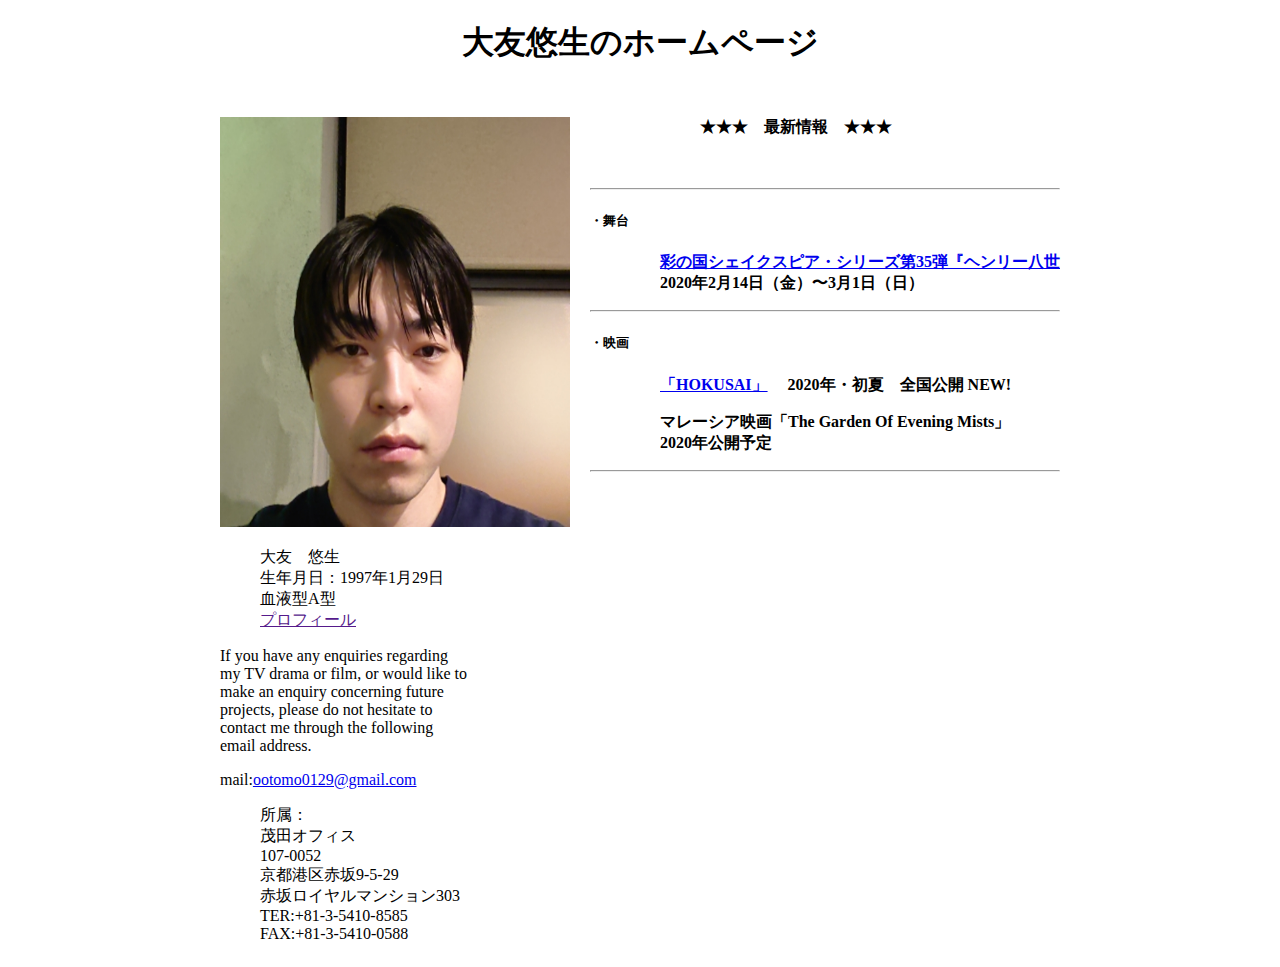
==== index.html @ a66d5849 "ファイルをコミット" ====
<!DOCTYPE html>
<html lang="ja">
<head>
    <meta charset="UTF-8">
    <meta name="viewport" content="width=device-width, initial-scale=1.0">
    <meta http-equiv="X-UA-Compatible" content="ie=edge">
    <title>大友悠生のホームページ</title>
    <link rel="stylesheet" href="css/styles.css">
</head>
<body>
    <h1>大友悠生のホームページ</h1>
    <div class="all">
        <div class="left">
            <div>
                <img src="img/myface.jpeg" alt="自画像" width="350px" height="410px">
                <ul>
                    <li>大友　悠生</li>
                    <li>生年月日：1997年1月29日</li>
                    <li>血液型A型</li>
                    <li><a href="" target="blank">プロフィール</a></li>
                </ul>
            </div>
            <div>
                <p id="enquiries">If you have any enquiries regarding<br>
                    my TV drama or film, or would like to<br>
                    make an enquiry concerning future<br>
                    projects, please do not hesitate to<br>
                    contact me through the following<br>
                    email address.
                </p>
                mail:<a href="ootomo0129@gmail.com">ootomo0129@gmail.com</a>
            </div>
            <div>
                <ul id="infomation">
                    <li>所属：</li>
                    <li>茂田オフィス</li>
                    <li>107-0052</li>
                    <li>京都港区赤坂9-5-29</li>
                    <li>赤坂ロイヤルマンション303</li>
                    <li>TER:+81-3-5410-8585</li>
                    <li>FAX:+81-3-5410-0588</li>
                </ul>
            </div>
        </div>
        <div class="right">
            <div class="new">
                <h4>★★★　最新情報　★★★</h4>
                <hr>
                <h5>・舞台</h5>
                <p>
                    <a href="https://www.saf.or.jp/arthall/stages/detail/7009">彩の国シェイクスピア・シリーズ第35弾『ヘンリー八世
                    </a>
                    <br>
                    <span>2020年2月14日（金）〜3月1日（日）</span>
                </p>
                <hr>
                <div>
                    <h5>・映画</h5>
                    <p>
                        <a href="http://www.hokusai2020.com/index_ja.html">「HOKUSAI」</a>
                        　<span>2020年・初夏　全国公開 <span class="blinking">NEW!</span></span>
                    </p>
                    <p>
                        <span>マレーシア映画「The Garden Of Evening Mists」</span></br>
                        <span>2020年公開予定</span>
                        <hr>
                    </p>
                </div>
            </div>
        </div>
    </div>
</body>
</html>
---- css/styles.css ----
h1 {
    text-align: center;
    padding-bottom: 30px;
}
#id {
    float: left;
}
ul {
    list-style: none;
}
.profile {
    padding-left: 10px;
}
.all {
    display: flex;
    flex-direction: reverse;
    justify-content: center;
}
h4 {
    margin: 0 0 50px 110px;
}
.left {
    margin-right: 20px;
}
.new p {
    margin-left: 70px;
    font-weight: bold;
}
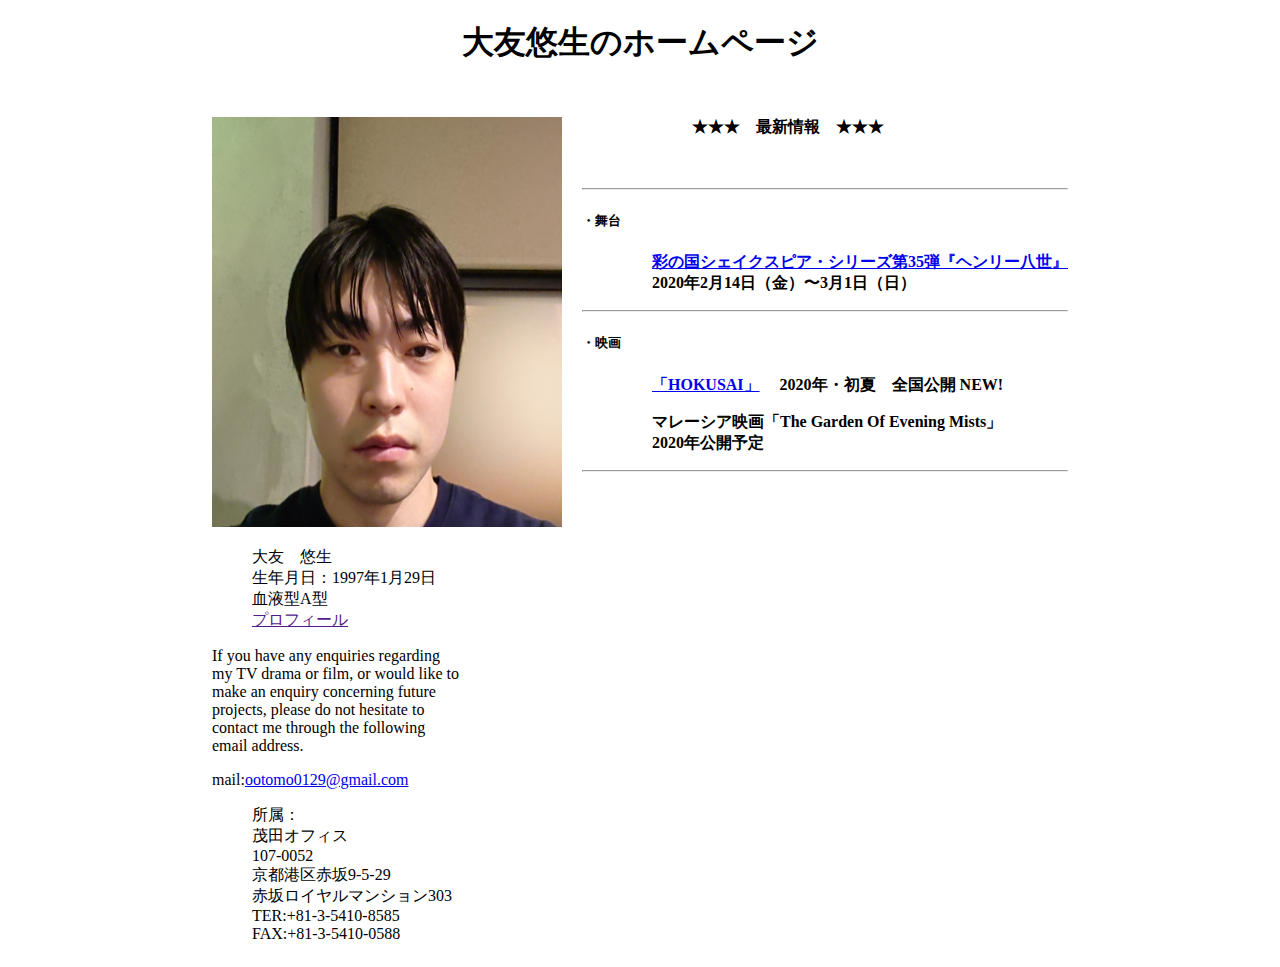
==== commit e51eb913: "』を加えた" ====
--- a/index.html
+++ b/index.html
@@ -12,7 +12,7 @@
     <div class="all">
         <div class="left">
             <div>
-                <img src="img/myface.jpeg" alt="自画像" width="350px" height="410px">
+                <img src="img/myface.jpeg" alt="自画像" width="350px" height="410git px">
                 <ul>
                     <li>大友　悠生</li>
                     <li>生年月日：1997年1月29日</li>
@@ -48,7 +48,7 @@
                 <hr>
                 <h5>・舞台</h5>
                 <p>
-                    <a href="https://www.saf.or.jp/arthall/stages/detail/7009">彩の国シェイクスピア・シリーズ第35弾『ヘンリー八世
+                    <a href="https://www.saf.or.jp/arthall/stages/detail/7009">彩の国シェイクスピア・シリーズ第35弾『ヘンリー八世』
                     </a>
                     <br>
                     <span>2020年2月14日（金）〜3月1日（日）</span>
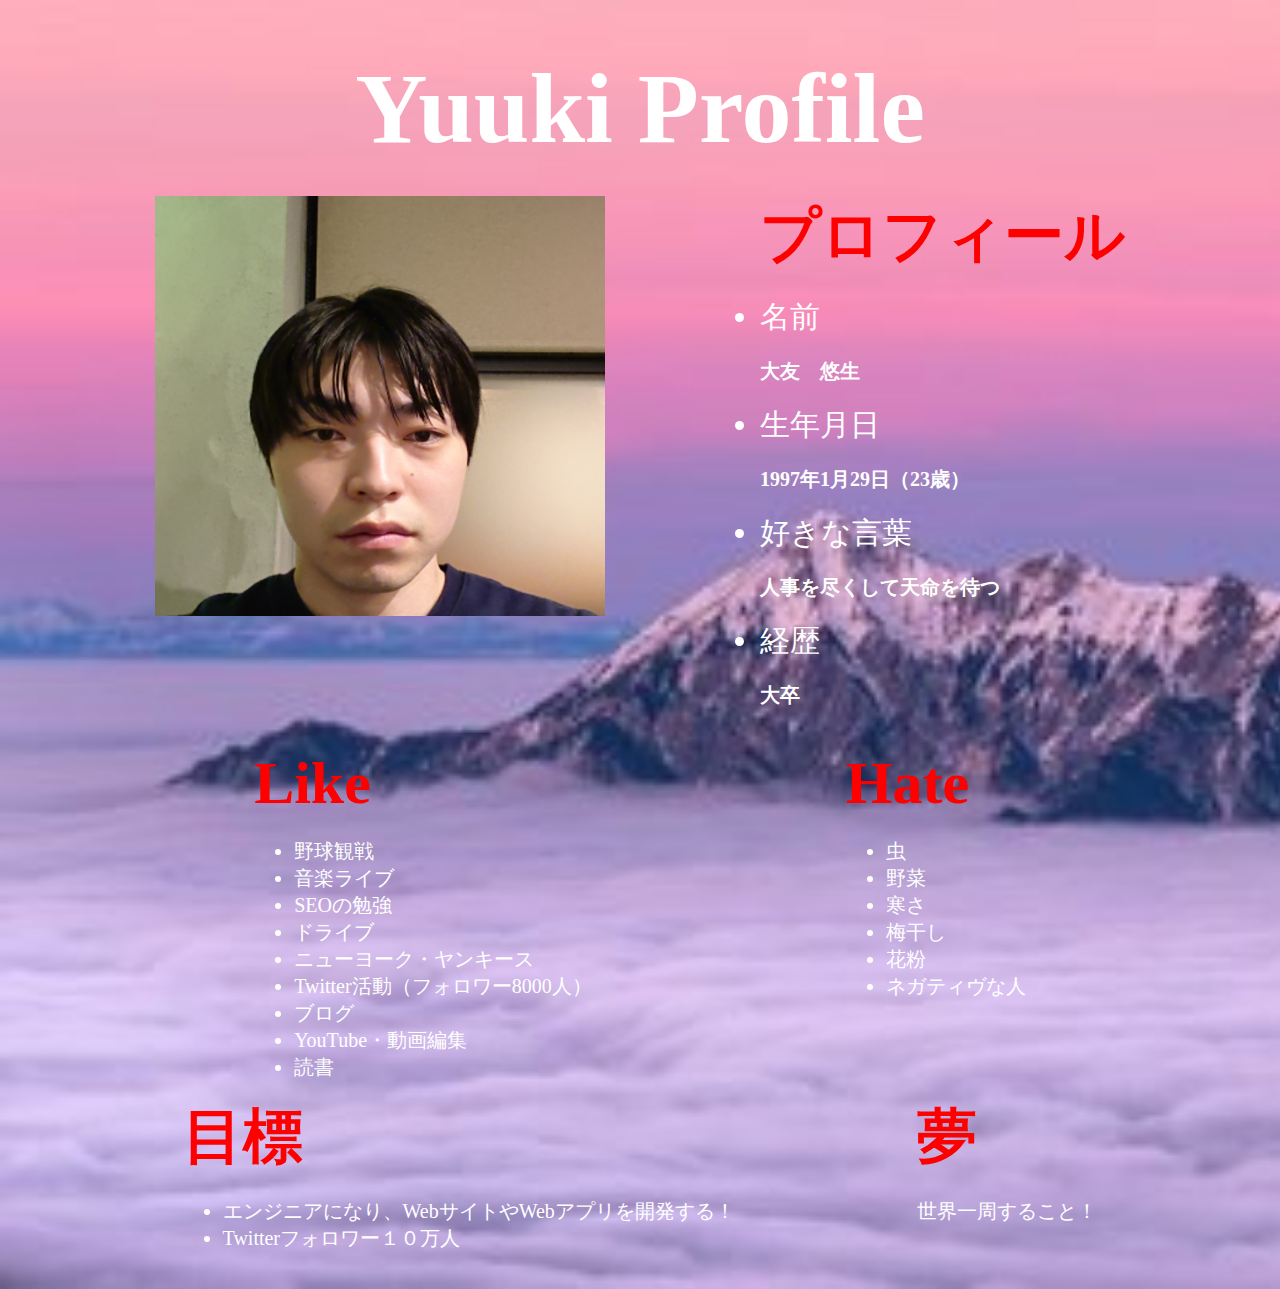
==== commit fb8e92e1: "プロフィールサイト更新１" ====
--- a/index.html
+++ b/index.html
@@ -1,73 +1,83 @@
 <!DOCTYPE html>
-<html lang="ja">
+<html lang="jp">
+
+　
+
 <head>
     <meta charset="UTF-8">
     <meta name="viewport" content="width=device-width, initial-scale=1.0">
     <meta http-equiv="X-UA-Compatible" content="ie=edge">
-    <title>大友悠生のホームページ</title>
     <link rel="stylesheet" href="css/styles.css">
-</head>
+    <title>大友悠生のプロフィール</title>
+
+</html>
+
+　
+
 <body>
-    <h1>大友悠生のホームページ</h1>
-    <div class="all">
-        <div class="left">
-            <div>
-                <img src="img/myface.jpeg" alt="自画像" width="350px" height="410git px">
-                <ul>
-                    <li>大友　悠生</li>
-                    <li>生年月日：1997年1月29日</li>
-                    <li>血液型A型</li>
-                    <li><a href="" target="blank">プロフィール</a></li>
+    <h1>Yuuki Profile</h3>
+        <div class="all">
+
+            <div class="container">
+                <img src="img/myface.jpeg" alt="自画" width="450px" height="420px">
+                <ul class="profile">
+                    <h3>プロフィール</h3>
+                    <li>名前</li>
+                    <p><strong>大友　悠生</strong></p>
+                    <li>生年月日</li>
+                    <p><strong>1997年1月29日（23歳）</strong></p>
+                    <li>好きな言葉</li>
+                    <p><strong>人事を尽くして天命を待つ</strong></p>
+                    <li>経歴</li>
+                    <p><strong>大卒</strong></p>
                 </ul>
             </div>
-            <div>
-                <p id="enquiries">If you have any enquiries regarding<br>
-                    my TV drama or film, or would like to<br>
-                    make an enquiry concerning future<br>
-                    projects, please do not hesitate to<br>
-                    contact me through the following<br>
-                    email address.
-                </p>
-                mail:<a href="ootomo0129@gmail.com">ootomo0129@gmail.com</a>
-            </div>
-            <div>
-                <ul id="infomation">
-                    <li>所属：</li>
-                    <li>茂田オフィス</li>
-                    <li>107-0052</li>
-                    <li>京都港区赤坂9-5-29</li>
-                    <li>赤坂ロイヤルマンション303</li>
-                    <li>TER:+81-3-5410-8585</li>
-                    <li>FAX:+81-3-5410-0588</li>
-                </ul>
-            </div>
-        </div>
-        <div class="right">
-            <div class="new">
-                <h4>★★★　最新情報　★★★</h4>
-                <hr>
-                <h5>・舞台</h5>
-                <p>
-                    <a href="https://www.saf.or.jp/arthall/stages/detail/7009">彩の国シェイクスピア・シリーズ第35弾『ヘンリー八世』
-                    </a>
-                    <br>
-                    <span>2020年2月14日（金）〜3月1日（日）</span>
-                </p>
-                <hr>
-                <div>
-                    <h5>・映画</h5>
-                    <p>
-                        <a href="http://www.hokusai2020.com/index_ja.html">「HOKUSAI」</a>
-                        　<span>2020年・初夏　全国公開 <span class="blinking">NEW!</span></span>
-                    </p>
-                    <p>
-                        <span>マレーシア映画「The Garden Of Evening Mists」</span></br>
-                        <span>2020年公開予定</span>
-                        <hr>
-                    </p>
+
+            <div class="details">
+                <div class="like">
+                    <h3>Like</h3>
+                    <ul>
+                        <li>野球観戦</li>
+                        <li>音楽ライブ</li>
+                        <li>SEOの勉強</li>
+                        <li>ドライブ</li>
+                        <li>ニューヨーク・ヤンキース</li>
+                        <li>Twitter活動（フォロワー8000人）</li>
+                        <li>ブログ</li>
+                        <li>YouTube・動画編集</li>
+                        <li>読書</li>
+                    </ul>
+                </div>
+                <div class="hate">
+                    <h3>Hate</h3>
+                    <ul>
+                        <li>虫</li>
+                        <li>野菜</li>
+                        <li>寒さ</li>
+                        <li>梅干し</li>
+                        <li>花粉</li>
+                        <li>ネガティヴな人</li>
+                    </ul>
                 </div>
             </div>
+
+            <div class="future">
+                <div class="target">
+                    <h3>目標</h3>
+                    <ul>
+                        <li>エンジニアになり、WebサイトやWebアプリを開発する！</li>
+                        <li>Twitterフォロワー１０万人</li>
+                    </ul>
+                </div>
+
+                <div class="dream">
+                    <h3>夢</h3>
+                    <p>世界一周すること！</p>
+                </div>
+            </div>
+
         </div>
-    </div>
+        　
 </body>
+
 </html>--- a/css/styles.css
+++ b/css/styles.css
@@ -1,28 +1,64 @@
+body {
+  margin: 0;
+  background-image: url("../img/profile.jpg");
+  background-size: cover;
+}
+
 h1 {
-    text-align: center;
-    padding-bottom: 30px;
+  text-align: center;
+  font-size: 100px;
+  margin: 30px 0;
+  color: white;
 }
-#id {
-    float: left;
+
+h3 {
+  font-size: 60px;
+  margin: 0 0 20px 0;
+  color: red;
 }
-ul {
-    list-style: none;
+ 
+.container {
+  display: flex;
+  justify-content: space-evenly;
 }
+
 .profile {
-    padding-left: 10px;
+  padding-left: 0;
+  margin: 0 0 20px 0;
+  color: white;
 }
-.all {
-    display: flex;
-    flex-direction: reverse;
-    justify-content: center;
+
+
+.profile li {
+  font-size: 30px;
 }
-h4 {
-    margin: 0 0 50px 110px;
+
+.profile p {
+  font-size: 20px;
 }
-.left {
-    margin-right: 20px;
+
+
+
+.details {
+  display: flex;
+  justify-content: space-evenly;
+  color: white;
 }
-.new p {
-    margin-left: 70px;
-    font-weight: bold;
+
+.details li {
+  font-size: 20px;
 }
+
+.future {
+  display: flex;
+  justify-content: space-evenly;
+  color: white;
+}
+
+.future li {
+  font-size: 20px;
+}
+
+.future p {
+  font-size: 20px;
+}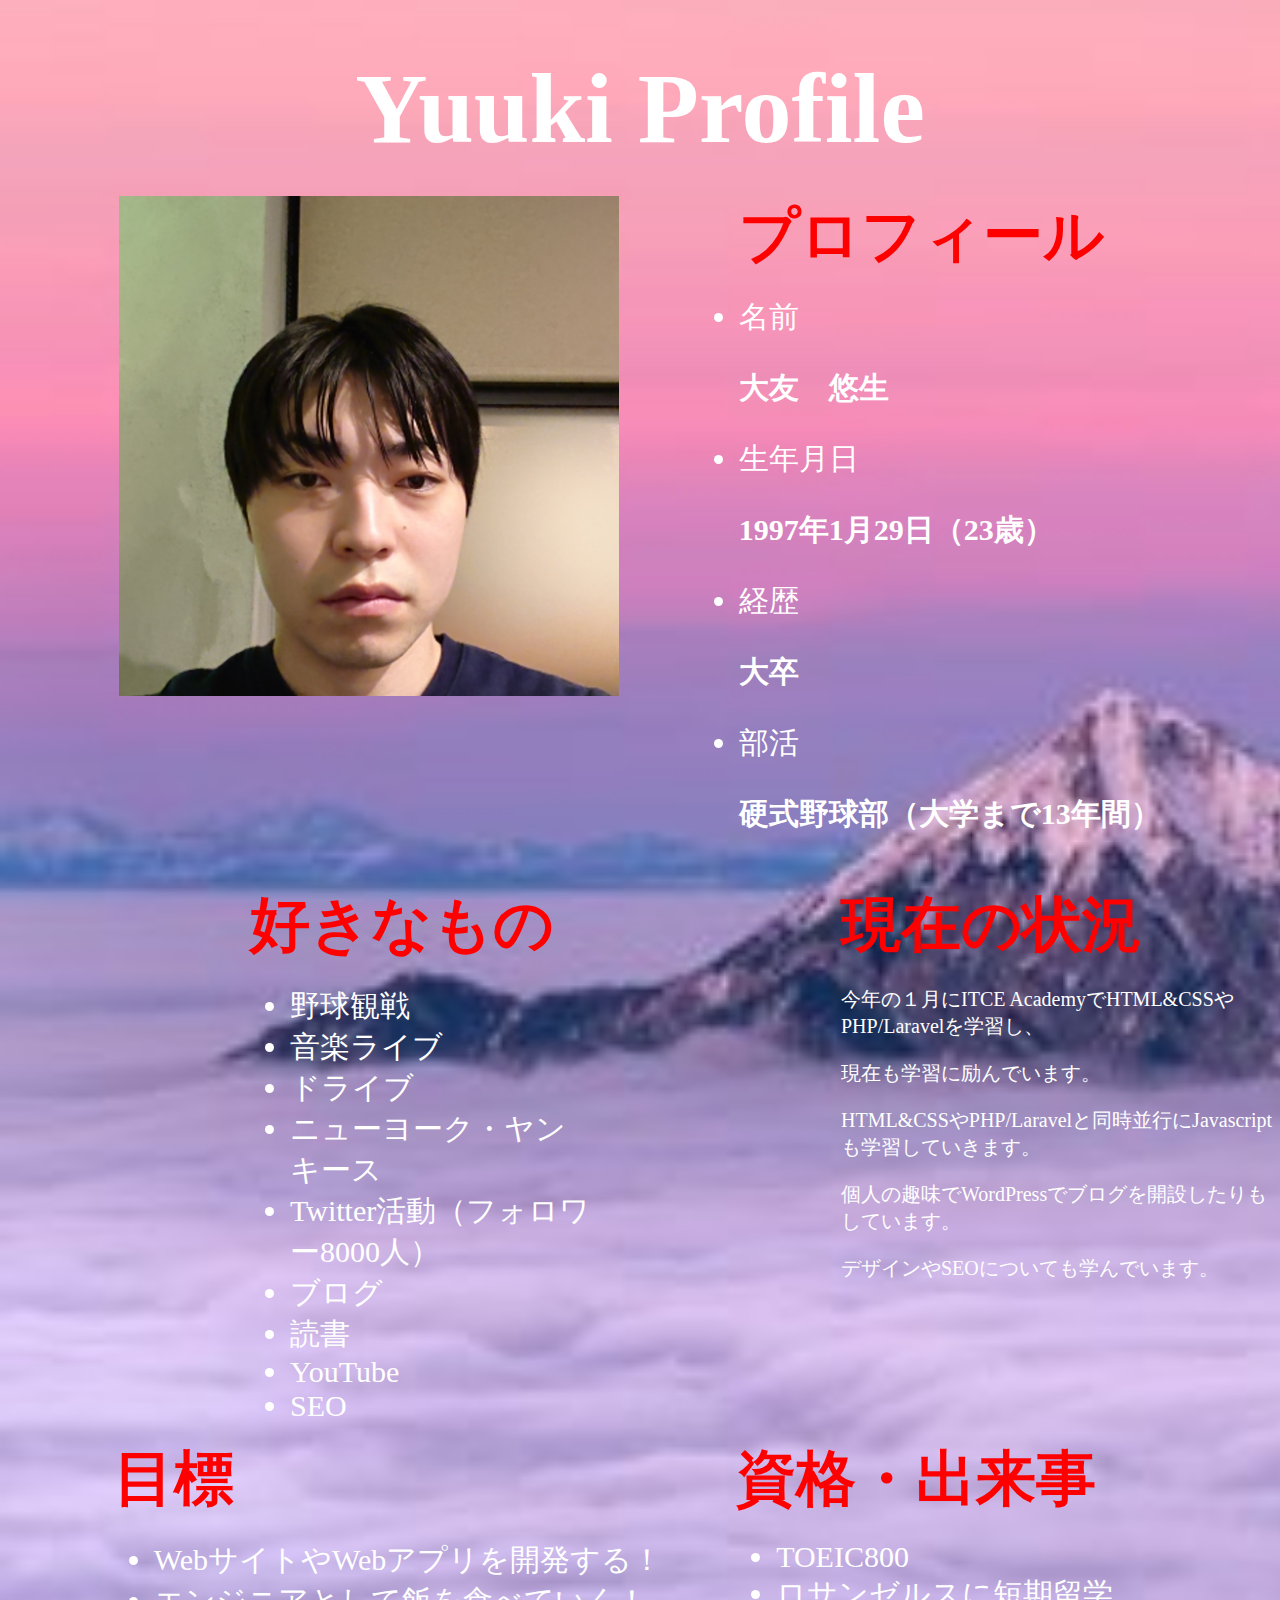
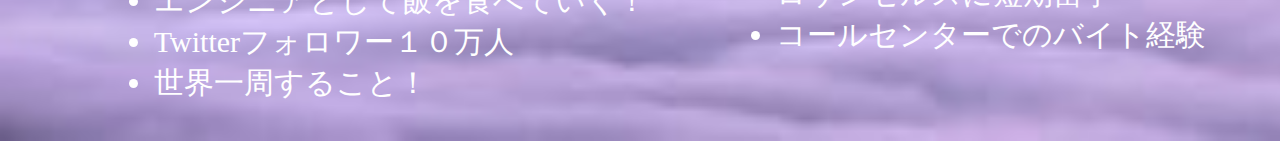
==== commit bcfcc51f: "プロフィール体裁修正" ====
--- a/index.html
+++ b/index.html
@@ -19,63 +19,65 @@
         <div class="all">
 
             <div class="container">
-                <img src="img/myface.jpeg" alt="自画" width="450px" height="420px">
+                <img src="img/myface.jpeg" alt="自画" width="500px" height="500px">
                 <ul class="profile">
                     <h3>プロフィール</h3>
                     <li>名前</li>
                     <p><strong>大友　悠生</strong></p>
                     <li>生年月日</li>
                     <p><strong>1997年1月29日（23歳）</strong></p>
-                    <li>好きな言葉</li>
-                    <p><strong>人事を尽くして天命を待つ</strong></p>
                     <li>経歴</li>
                     <p><strong>大卒</strong></p>
+                    <li>部活</li>
+                    <p><strong>硬式野球部（大学まで13年間）</strong></p>
                 </ul>
             </div>
 
-            <div class="details">
+            <div class="container myself">
                 <div class="like">
-                    <h3>Like</h3>
+                    <h3>好きなもの</h3>
                     <ul>
                         <li>野球観戦</li>
                         <li>音楽ライブ</li>
-                        <li>SEOの勉強</li>
                         <li>ドライブ</li>
                         <li>ニューヨーク・ヤンキース</li>
                         <li>Twitter活動（フォロワー8000人）</li>
                         <li>ブログ</li>
-                        <li>YouTube・動画編集</li>
                         <li>読書</li>
+                        <li>YouTube</li>
+                        <li>SEO</li>
                     </ul>
                 </div>
-                <div class="hate">
-                    <h3>Hate</h3>
-                    <ul>
-                        <li>虫</li>
-                        <li>野菜</li>
-                        <li>寒さ</li>
-                        <li>梅干し</li>
-                        <li>花粉</li>
-                        <li>ネガティヴな人</li>
-                    </ul>
+                <div class="situation">
+                    <h3>現在の状況</h3>
+                    <p>今年の１月にITCE AcademyでHTML&CSSやPHP/Laravelを学習し、</p>
+                    <p>現在も学習に励んでいます。</p>
+                    <p>HTML&CSSやPHP/Laravelと同時並行にJavascriptも学習していきます。</p>
+                    <p>個人の趣味でWordPressでブログを開設したりもしています。</p>
+                    <p>デザインやSEOについても学んでいます。</p>
                 </div>
             </div>
 
-            <div class="future">
+            <div class="container">
                 <div class="target">
                     <h3>目標</h3>
                     <ul>
-                        <li>エンジニアになり、WebサイトやWebアプリを開発する！</li>
+                        <li>WebサイトやWebアプリを開発する！</li>
+                        <li>エンジニアとして飯を食べていく！</li>
                         <li>Twitterフォロワー１０万人</li>
+                        <li>世界一周すること！</li>
                     </ul>
                 </div>
 
                 <div class="dream">
-                    <h3>夢</h3>
-                    <p>世界一周すること！</p>
+                    <h3>資格・出来事</h3>
+                    <ul>
+                        <li>TOEIC800</li>
+                        <li>ロサンゼルスに短期留学</li>
+                        <li>コールセンターでのバイト経験</li>
+                    </ul>
                 </div>
             </div>
-
         </div>
         　
 </body>
--- a/css/styles.css
+++ b/css/styles.css
@@ -22,43 +22,59 @@
   justify-content: space-evenly;
 }
 
+.container li {
+  font-size: 30px;
+  color: white;
+}
+
+
+.myself {
+  padding-left: 200px;
+}
+
 .profile {
   padding-left: 0;
   margin: 0 0 20px 0;
   color: white;
+
 }
-
 
 .profile li {
   font-size: 30px;
 }
 
 .profile p {
+  font-size: 30px;
+}
+
+.like {
+  margin-right:  250px;
+  margin-left: 50px;
+}
+
+.situation {
+  color: white;
   font-size: 20px;
 }
 
-
-
-.details {
-  display: flex;
-  justify-content: space-evenly;
-  color: white;
+.target {
+  margin-left: 40px;
 }
 
-.details li {
-  font-size: 20px;
+/* アニメーション */
+p, li, h1, h3 {
+  animation-duration: 3s;
+  animation-name: slidein;
 }
 
-.future {
-  display: flex;
-  justify-content: space-evenly;
-  color: white;
+@keyframes slidein {
+  from {
+    margin-left: 500%;
+    width: 100%; 
+  }
+
+  to {
+    margin-left: 0%;
+    width: 100%;
+  }
 }
-
-.future li {
-  font-size: 20px;
-}
-
-.future p {
-  font-size: 20px;
-}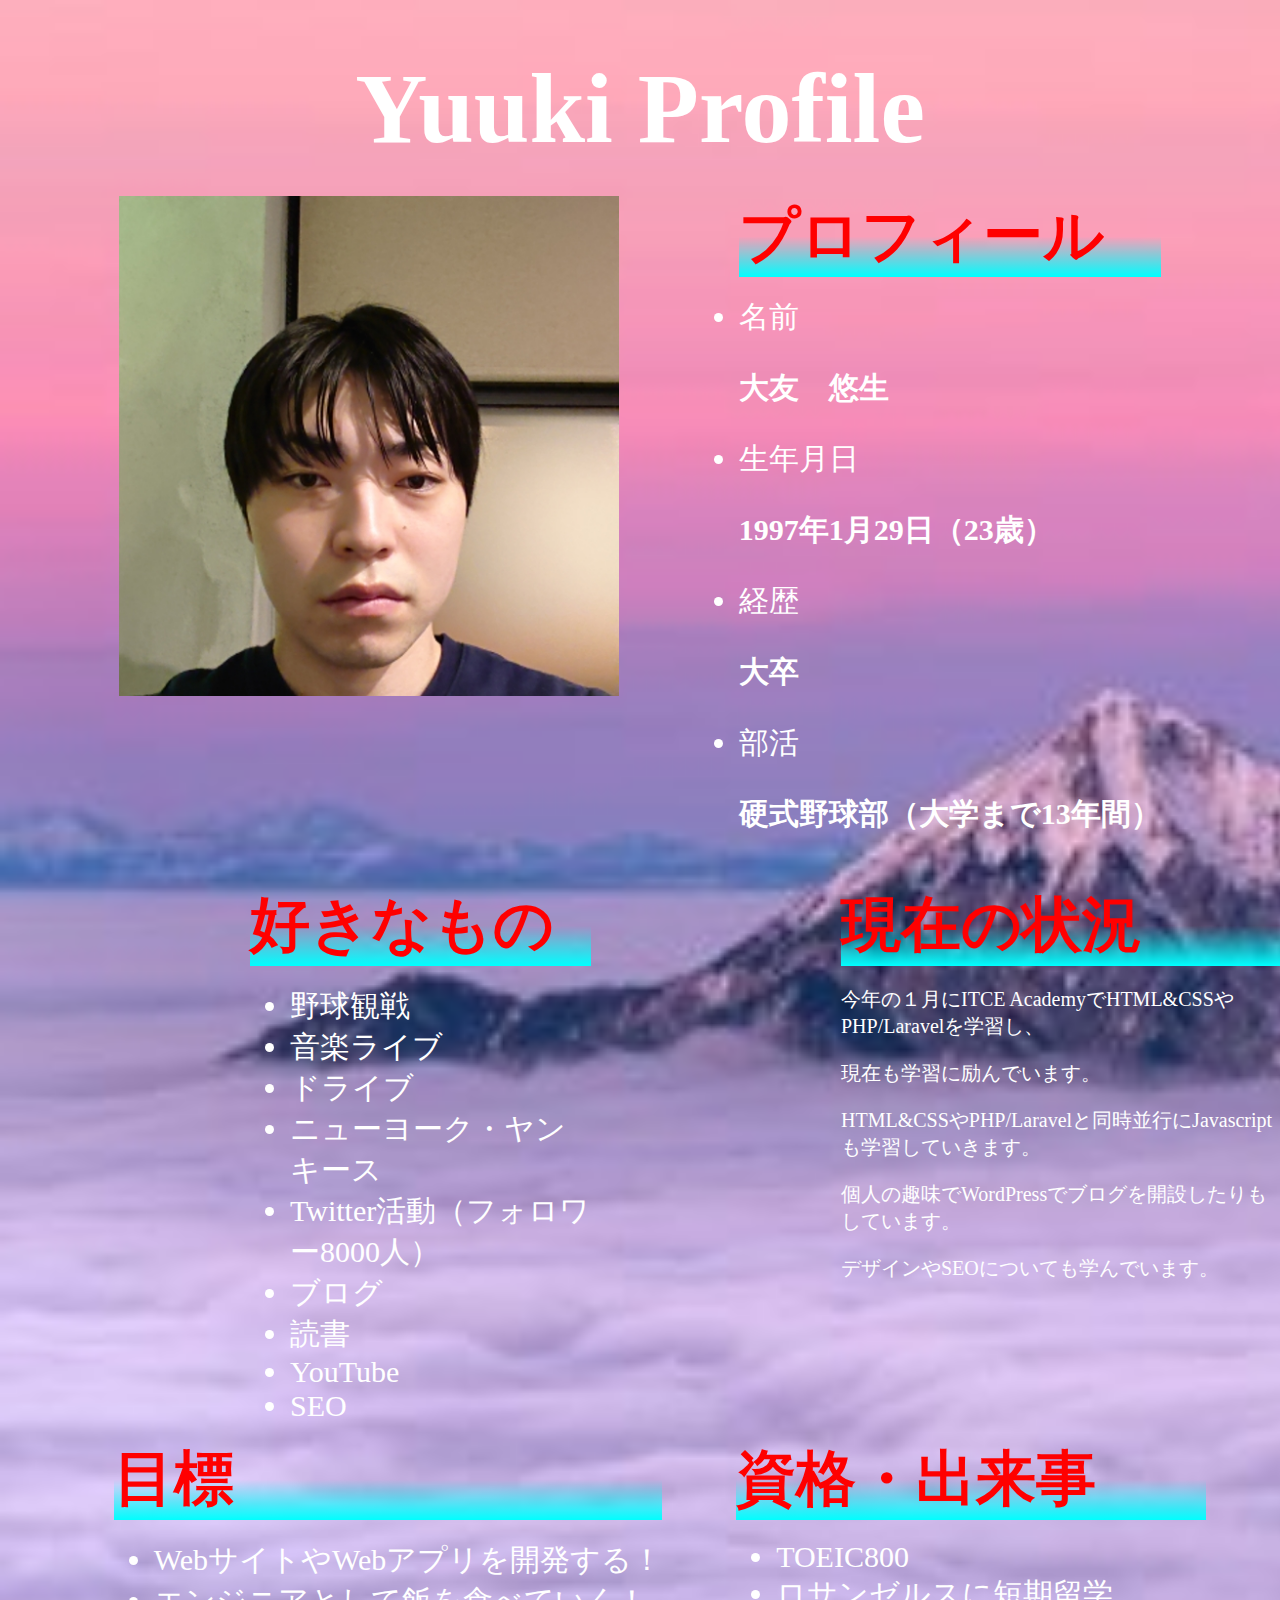
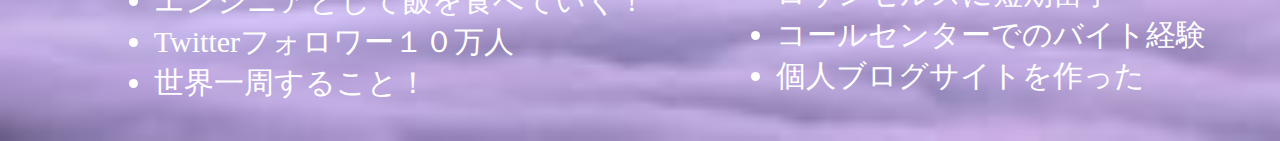
==== commit 5387965e: "コードの更新" ====
--- a/index.html
+++ b/index.html
@@ -75,6 +75,7 @@
                         <li>TOEIC800</li>
                         <li>ロサンゼルスに短期留学</li>
                         <li>コールセンターでのバイト経験</li>
+                        <li>個人ブログサイトを作った</li>
                     </ul>
                 </div>
             </div>
--- a/css/styles.css
+++ b/css/styles.css
@@ -15,6 +15,7 @@
   font-size: 60px;
   margin: 0 0 20px 0;
   color: red;
+  background: linear-gradient(transparent 50%, aqua 100%);
 }
  
 .container {
